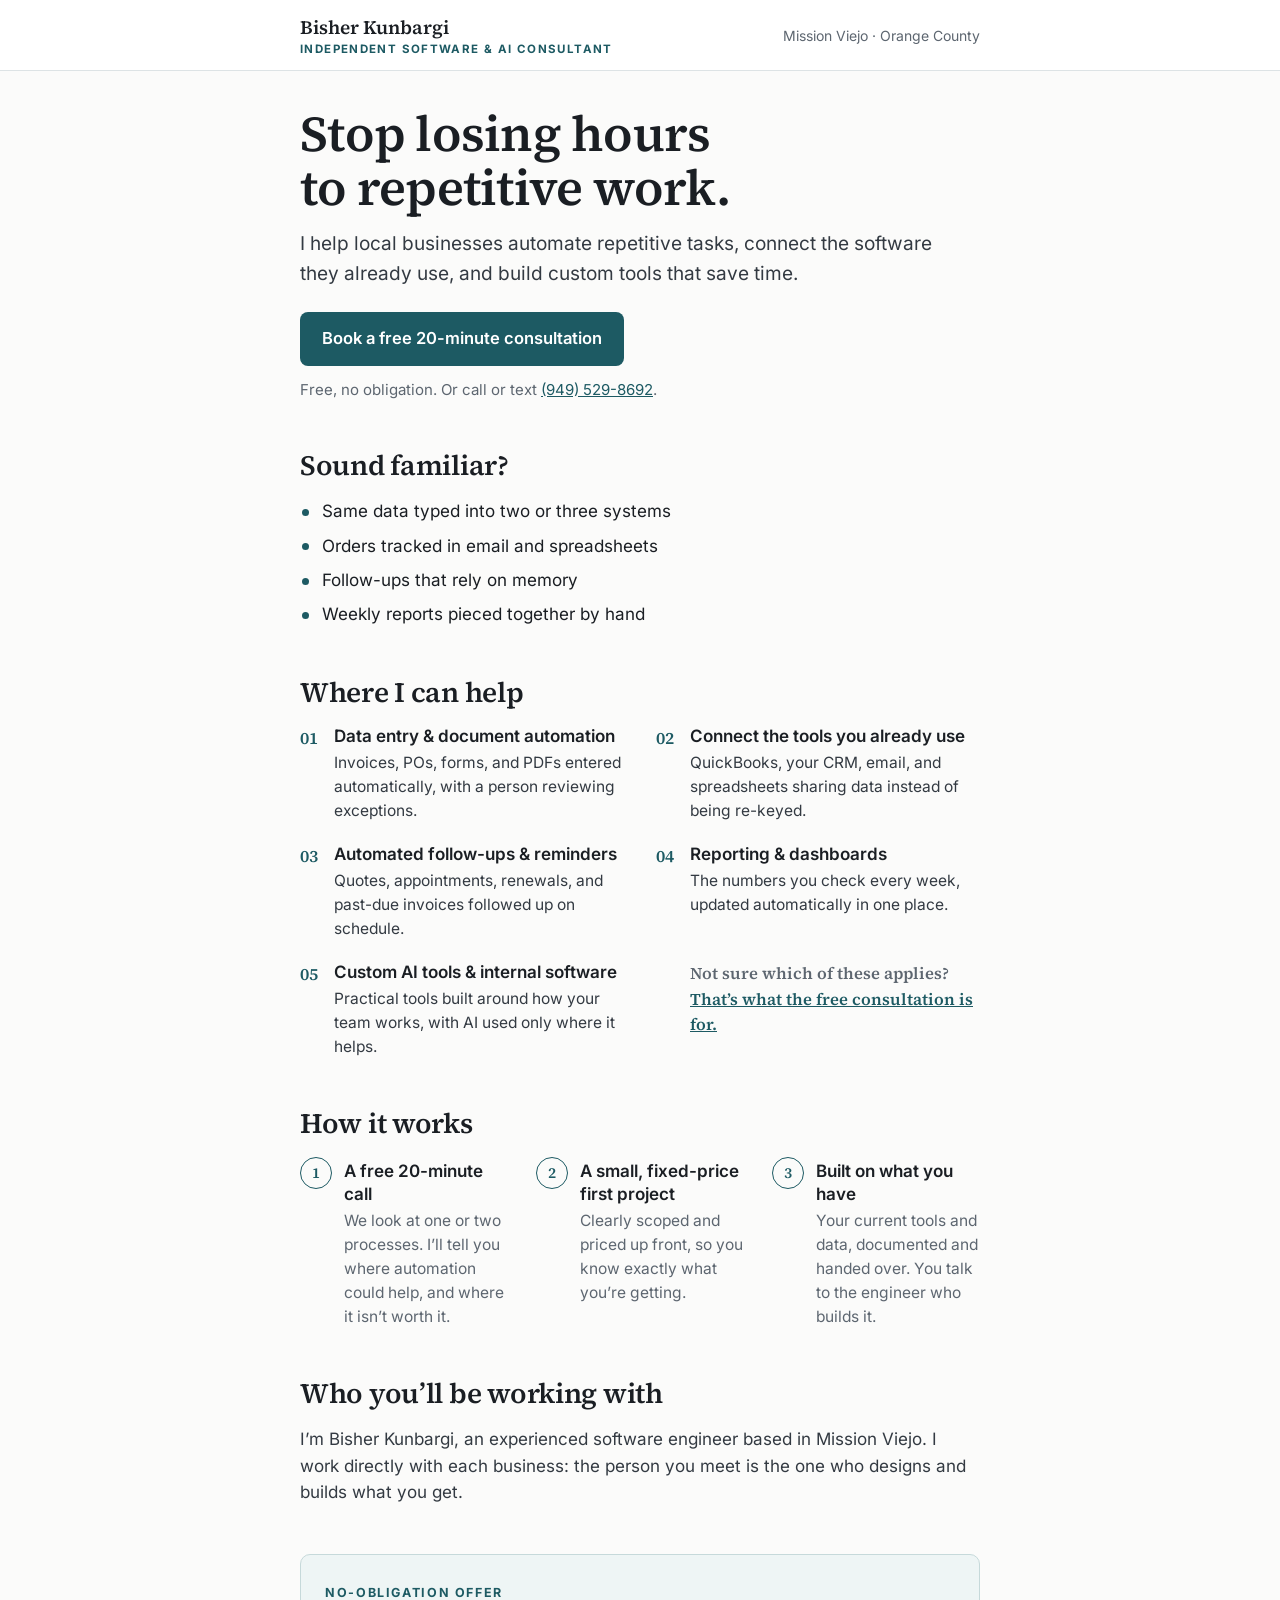
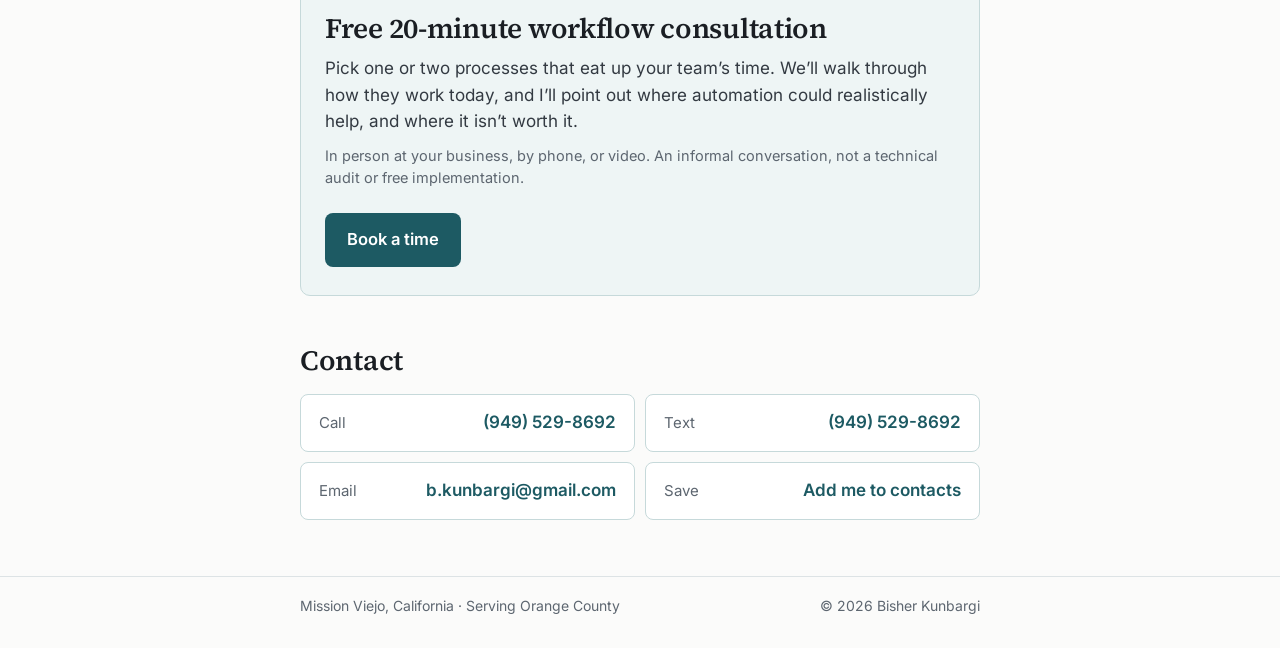
==== index.html @ 90ac346a "Redesign from review: clear hierarchy, listed contact rows, about section, call steps, SEO and share" ====
<!doctype html>
<html lang="en">
<head>
<meta charset="utf-8">
<meta name="viewport" content="width=device-width, initial-scale=1">
<meta name="color-scheme" content="only light">
<title>Business Automation &amp; Software Consultant, Orange County · Bisher Kunbargi</title>
<meta name="description" content="Automation, integrations and custom tools for Orange County businesses, from a Mission Viejo software engineer. Free 20-minute workflow consultation.">
<link rel="canonical" href="https://bisher.work/">
<meta property="og:site_name" content="Bisher Kunbargi">
<meta property="og:title" content="Bisher Kunbargi · Independent Software & AI Consultant">
<meta property="og:description" content="Automation, integrations and practical AI for local businesses. Free 20-minute workflow consultation.">
<meta property="og:url" content="https://bisher.work/">
<meta property="og:type" content="website">
<meta property="og:image" content="https://bisher.work/og.png">
<meta name="twitter:card" content="summary_large_image">
<link rel="icon" href="/favicon.svg" type="image/svg+xml">
<link rel="preload" href="/fonts/source-serif-4-600.woff2" as="font" type="font/woff2" crossorigin>
<link rel="stylesheet" href="/style.css">
<script type="application/ld+json">
{
  "@context": "https://schema.org",
  "@type": "ProfessionalService",
  "name": "Bisher Kunbargi, Independent Software & AI Consultant",
  "url": "https://bisher.work/",
  "image": "https://bisher.work/og.png",
  "telephone": "+1-949-529-8692",
  "email": "b.kunbargi@gmail.com",
  "address": { "@type": "PostalAddress", "addressLocality": "Mission Viejo", "addressRegion": "CA", "addressCountry": "US" },
  "areaServed": "Orange County, CA",
  "founder": { "@type": "Person", "name": "Bisher Kunbargi" },
  "makesOffer": { "@type": "Offer", "name": "Free 20-minute workflow consultation", "price": "0", "priceCurrency": "USD", "url": "https://bisher.work/book/" }
}
</script>
</head>
<body>
<header class="site"><div class="wrap">
  <a class="brand" href="/">Bisher Kunbargi<small>Independent Software &amp; AI Consultant</small></a>
  <span class="where">Mission Viejo · Orange County</span>
</div></header>

<main class="wrap">
  <section class="hero">
    <h1>Stop losing hours to repetitive work.</h1>
    <p class="lede">I help local businesses automate repetitive tasks, connect the software they already use, and build custom tools that save time.</p>
    <div class="actions"><a class="btn" href="/book/">Book a free 20-minute consultation</a></div>
    <p class="aside">Free, no obligation. Or call or text <a href="tel:+19495298692">(949) 529-8692</a>.</p>
  </section>

  <section>
    <h2>Sound familiar?</h2>
    <ul class="dots">
      <li>Same data typed into two or three systems</li>
      <li>Orders tracked in email and spreadsheets</li>
      <li>Follow-ups that rely on memory</li>
      <li>Weekly reports pieced together by hand</li>
    </ul>
  </section>

  <section>
    <h2>Where I can help</h2>
    <div class="services">
      <div class="svc"><span class="n">01</span><div><h3>Data entry &amp; document automation</h3>
        <p>Invoices, POs, forms, and PDFs entered automatically, with a person reviewing exceptions.</p></div></div>
      <div class="svc"><span class="n">02</span><div><h3>Connect the tools you already use</h3>
        <p>QuickBooks, your CRM, email, and spreadsheets sharing data instead of being re-keyed.</p></div></div>
      <div class="svc"><span class="n">03</span><div><h3>Automated follow-ups &amp; reminders</h3>
        <p>Quotes, appointments, renewals, and past-due invoices followed up on schedule.</p></div></div>
      <div class="svc"><span class="n">04</span><div><h3>Reporting &amp; dashboards</h3>
        <p>The numbers you check every week, updated automatically in one place.</p></div></div>
      <div class="svc"><span class="n">05</span><div><h3>Custom AI tools &amp; internal software</h3>
        <p>Practical tools built around how your team works, with AI used only where it helps.</p></div></div>
      <div class="svc note"><span class="n"></span><div>
        <p>Not sure which of these applies? <a href="/book/">That’s what the free consultation is for.</a></p></div></div>
    </div>
  </section>

  <section>
    <h2>How it works</h2>
    <ol class="steps cols">
      <li><h3>A free 20-minute call</h3><p>We look at one or two processes. I’ll tell you where automation could help, and where it isn’t worth it.</p></li>
      <li><h3>A small, fixed-price first project</h3><p>Clearly scoped and priced up front, so you know exactly what you’re getting.</p></li>
      <li><h3>Built on what you have</h3><p>Your current tools and data, documented and handed over. You talk to the engineer who builds it.</p></li>
    </ol>
  </section>

  <section>
    <h2>Who you’ll be working with</h2>
    <div class="about">
      <div>
        <p>I’m Bisher Kunbargi, an experienced software engineer based in Mission Viejo. I work directly with each business: the person you meet is the one who designs and builds what you get.</p>
      </div>
    </div>
  </section>

  <section>
    <div class="offer">
      <div class="eyebrow">No-obligation offer</div>
      <h2>Free 20-minute workflow consultation</h2>
      <p>Pick one or two processes that eat up your team’s time. We’ll walk through how they work today, and I’ll point out where automation could realistically help, and where it isn’t worth it.</p>
      <p class="fine">In person at your business, by phone, or video. An informal conversation, not a technical audit or free implementation.</p>
      <div class="actions"><a class="btn" href="/book/">Book a time</a></div>
    </div>
  </section>

  <section>
    <h2>Contact</h2>
    <div class="rows two">
      <a class="row" href="tel:+19495298692"><span>Call</span><b>(949) 529-8692</b></a>
      <a class="row" href="sms:+19495298692"><span>Text</span><b>(949) 529-8692</b></a>
      <a class="row" href="mailto:b.kunbargi@gmail.com?subject=Free%2020-minute%20workflow%20consultation"><span>Email</span><b>b.kunbargi@gmail.com</b></a>
      <a class="row" href="/bisher-kunbargi.vcf"><span>Save</span><b>Add me to contacts</b></a>
    </div>
  </section>
</main>

<footer class="site"><div class="wrap">
  <span>Mission Viejo, California · Serving Orange County</span>
  <span>© 2026 Bisher Kunbargi</span>
</div></footer>
</body>
</html>
---- style.css ----
@font-face { font-family: "Inter"; font-weight: 400; font-display: swap; src: url("/fonts/inter-400.woff2") format("woff2"); }
@font-face { font-family: "Inter"; font-weight: 600; font-display: swap; src: url("/fonts/inter-600.woff2") format("woff2"); }
@font-face { font-family: "Inter"; font-weight: 700; font-display: swap; src: url("/fonts/inter-700.woff2") format("woff2"); }
@font-face { font-family: "Source Serif 4"; font-weight: 600; font-display: swap; src: url("/fonts/source-serif-4-600.woff2") format("woff2"); }

:root {
  --bg: #fbfbfa; --surface: #ffffff; --ink: #1a1e23; --body: #333a42; --muted: #5d6670;
  --accent: #1d5a63; --accent-hover: #164850; --on-accent: #ffffff; --tint: #eef5f5; --rule: #dde3e5; --rule-strong: #c6d9da;
  --serif: "Source Serif 4", "Iowan Old Style", Georgia, serif;
  --sans: "Inter", -apple-system, "Helvetica Neue", Arial, sans-serif;
  color-scheme: only light;
}

* { box-sizing: border-box; margin: 0; padding: 0; }
html { -webkit-text-size-adjust: 100%; }
body { background: var(--bg); color: var(--body); font-family: var(--sans); font-size: 17px; line-height: 1.55; }
a { color: var(--accent); }
a[href^="tel:"], a[href^="sms:"] { white-space: nowrap; }
.wrap { max-width: 720px; margin: 0 auto; padding: 0 20px; }

/* header / footer */
header.site { border-bottom: 1px solid var(--rule); background: var(--surface); }
header.site .wrap { display: flex; justify-content: space-between; align-items: center; gap: 12px; padding-top: 16px; padding-bottom: 14px; }
.brand { font-family: var(--serif); font-weight: 600; font-size: 19px; color: var(--ink); text-decoration: none; line-height: 1.25; }
.brand small { display: block; font-family: var(--sans); font-size: 11.5px; font-weight: 700; letter-spacing: .12em; text-transform: uppercase; color: var(--accent); margin-top: 2px; }
.where { font-size: 14px; color: var(--muted); text-align: right; }
@media (max-width: 519px) { .where { display: none; } }
footer.site { margin-top: 56px; border-top: 1px solid var(--rule); }
footer.site .wrap { display: flex; justify-content: space-between; gap: 12px; flex-wrap: wrap; padding-top: 18px; padding-bottom: 32px; font-size: 14px; color: var(--muted); }

/* type */
section { padding-top: 48px; }
section.hero { padding-top: 36px; }
h1 { font-family: var(--serif); font-weight: 600; font-size: clamp(34px, 8vw, 50px); line-height: 1.08; letter-spacing: -0.015em; color: var(--ink); text-wrap: balance; }
h2 { font-family: var(--serif); font-weight: 600; font-size: 24px; line-height: 1.2; letter-spacing: -0.01em; color: var(--ink); margin-bottom: 16px; text-wrap: balance; }
@media (min-width: 720px) { h2 { font-size: 28px; } }
h3 { font-size: 17px; font-weight: 600; color: var(--ink); line-height: 1.35; }
.lede { font-size: 19px; margin-top: 14px; max-width: 34em; }
.eyebrow { font-size: 12.5px; font-weight: 700; letter-spacing: .13em; text-transform: uppercase; color: var(--accent); margin-bottom: 10px; }
.aside { margin-top: 12px; font-size: 15px; color: var(--muted); }
.muted { color: var(--muted); }

/* buttons */
.actions { display: flex; flex-wrap: wrap; gap: 10px; margin-top: 24px; }
.btn { display: inline-flex; align-items: center; justify-content: center; min-height: 52px; padding: 14px 22px; border-radius: 8px;
       font-weight: 600; font-size: 16.5px; text-decoration: none; background: var(--accent); color: var(--on-accent); border: 0; }
.btn:hover { background: var(--accent-hover); }
.btn:focus-visible, .row:focus-visible { outline: 3px solid var(--ink); outline-offset: 2px; }
@media (max-width: 519px) { .actions .btn { flex: 1 1 100%; } }

/* lists */
ul.dots { list-style: none; display: grid; gap: 8px; }
ul.dots li { position: relative; padding-left: 22px; color: var(--ink); }
ul.dots li::before { content: ""; position: absolute; left: 2px; top: .62em; width: 7px; height: 7px; border-radius: 50%; background: var(--accent); }

/* services */
.services { display: grid; gap: 20px 32px; }
@media (min-width: 620px) { .services { grid-template-columns: 1fr 1fr; } }
.svc { display: grid; grid-template-columns: 34px 1fr; }
.svc .n { font-family: var(--serif); font-weight: 600; color: var(--accent); }
.svc p { font-size: 15.5px; margin-top: 3px; }
.svc.note p { font-family: var(--serif); font-size: 16.5px; color: var(--muted); margin-top: 0; }
.svc.note a { color: var(--accent); }

/* steps */
ol.steps { list-style: none; counter-reset: s; display: grid; gap: 18px; }
@media (min-width: 680px) { ol.steps.cols { grid-template-columns: repeat(3, 1fr); gap: 28px; } }
ol.steps li { counter-increment: s; position: relative; padding-left: 44px; }
ol.steps li::before { content: counter(s); position: absolute; left: 0; top: 0; width: 30px; height: 30px; border-radius: 50%;
  border: 1.5px solid var(--accent); color: var(--accent); font-family: var(--serif); font-weight: 600; font-size: 15px;
  display: flex; align-items: center; justify-content: center; }
ol.steps h3 { margin-top: 3px; }
ol.steps p { font-size: 15.5px; color: var(--muted); margin-top: 3px; }
ol.steps.plain li p { color: var(--ink); font-size: 16.5px; margin-top: 3px; }

/* about */
.about { display: grid; grid-template-columns: 1fr; gap: 18px; }
.about.has-photo { grid-template-columns: 96px 1fr; align-items: start; }
.about img { width: 96px; height: 96px; border-radius: 50%; object-fit: cover; }
.about p + p { margin-top: 10px; }

/* offer */
.offer { background: var(--tint); border: 1px solid var(--rule-strong); border-radius: 10px; padding: 28px 24px; }
.offer h2 { margin: 4px 0 10px; }
.offer .fine { font-size: 14.5px; color: var(--muted); margin-top: 10px; }

/* contact rows: tappable, and the value is always visible */
.rows { display: grid; gap: 10px; }
@media (min-width: 620px) { .rows.two { grid-template-columns: 1fr 1fr; } }
.row { display: flex; justify-content: space-between; align-items: center; gap: 14px; min-height: 58px; padding: 14px 18px;
       background: var(--surface); border: 1px solid var(--rule-strong); border-radius: 8px; text-decoration: none; color: var(--ink); }
.row:hover { border-color: var(--accent); }
.row span { color: var(--muted); font-size: 15px; }
.row b { font-weight: 600; color: var(--accent); overflow-wrap: anywhere; text-align: right; }

/* booking page person line */
.person { display: flex; gap: 14px; align-items: center; margin-top: 18px; padding: 14px 16px; background: var(--surface);
          border: 1px solid var(--rule); border-radius: 10px; font-size: 15.5px; }
.person img { width: 52px; height: 52px; border-radius: 50%; object-fit: cover; flex: none; }
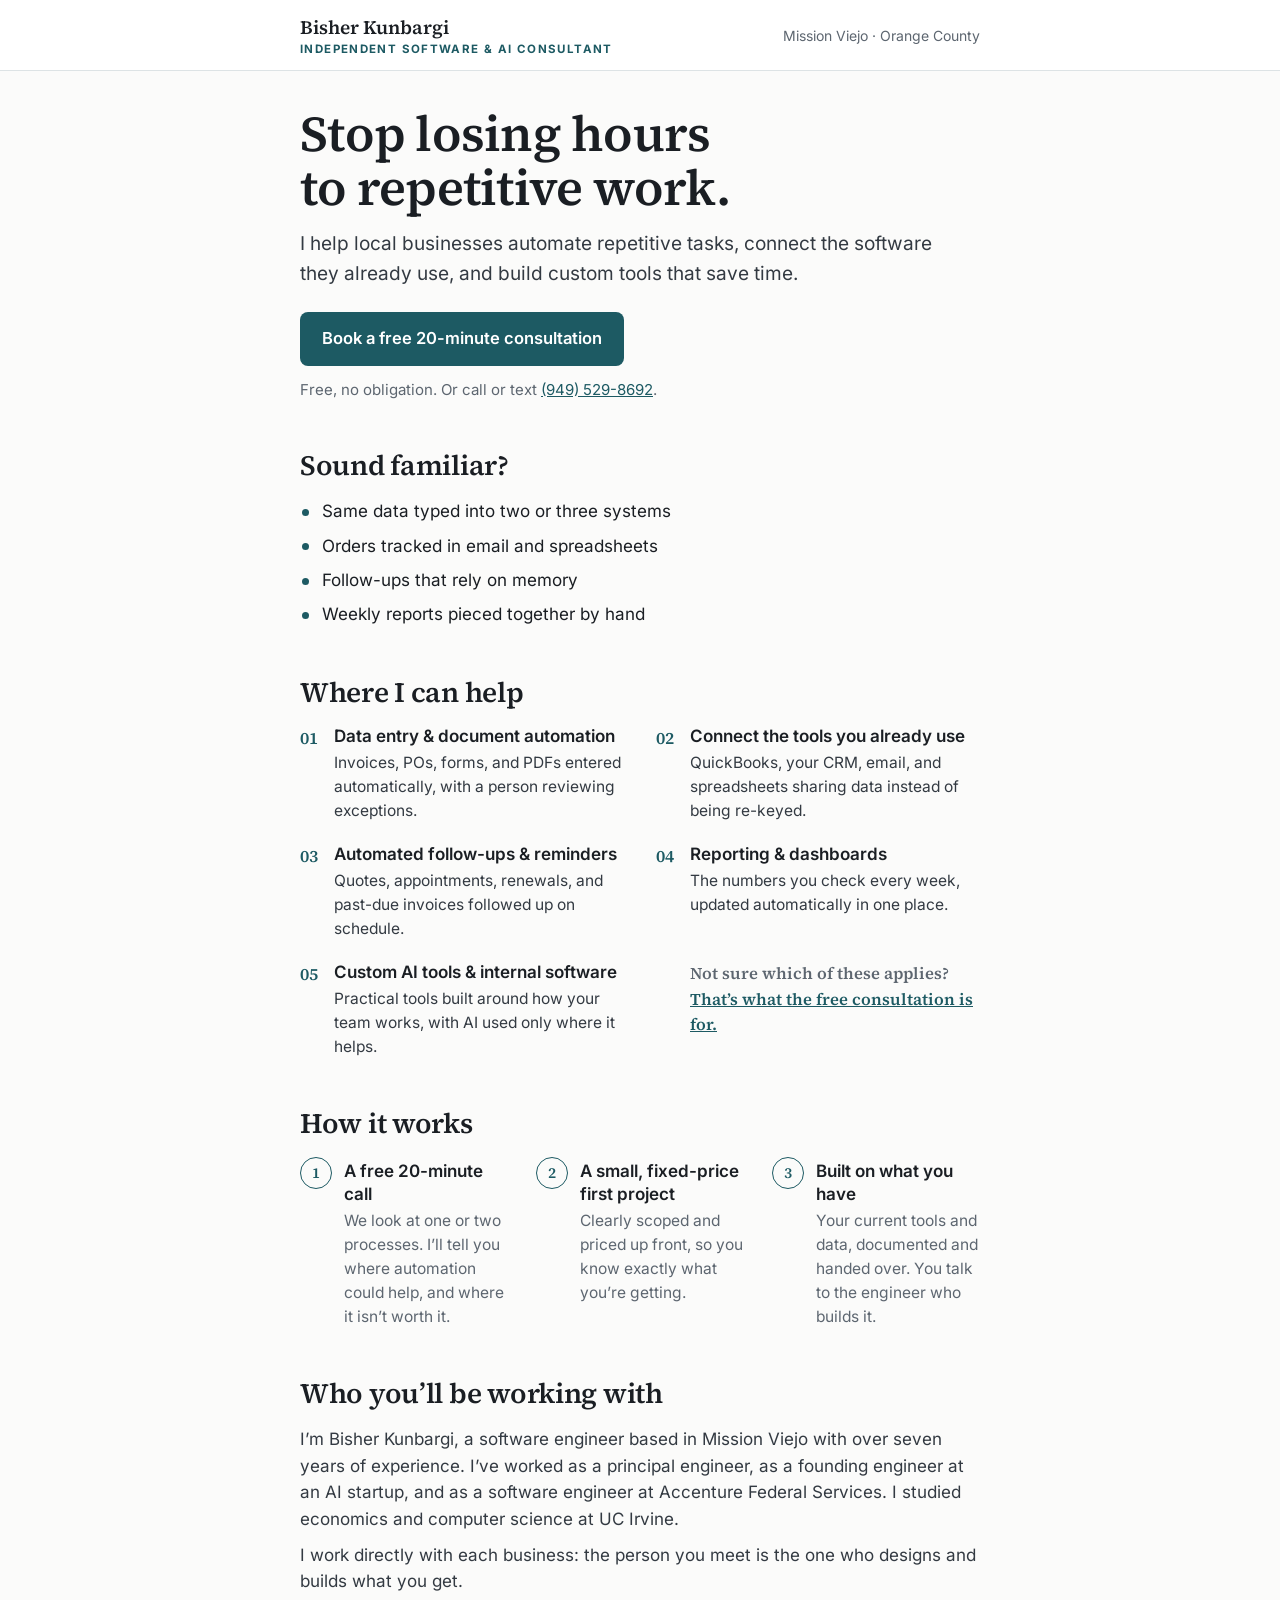
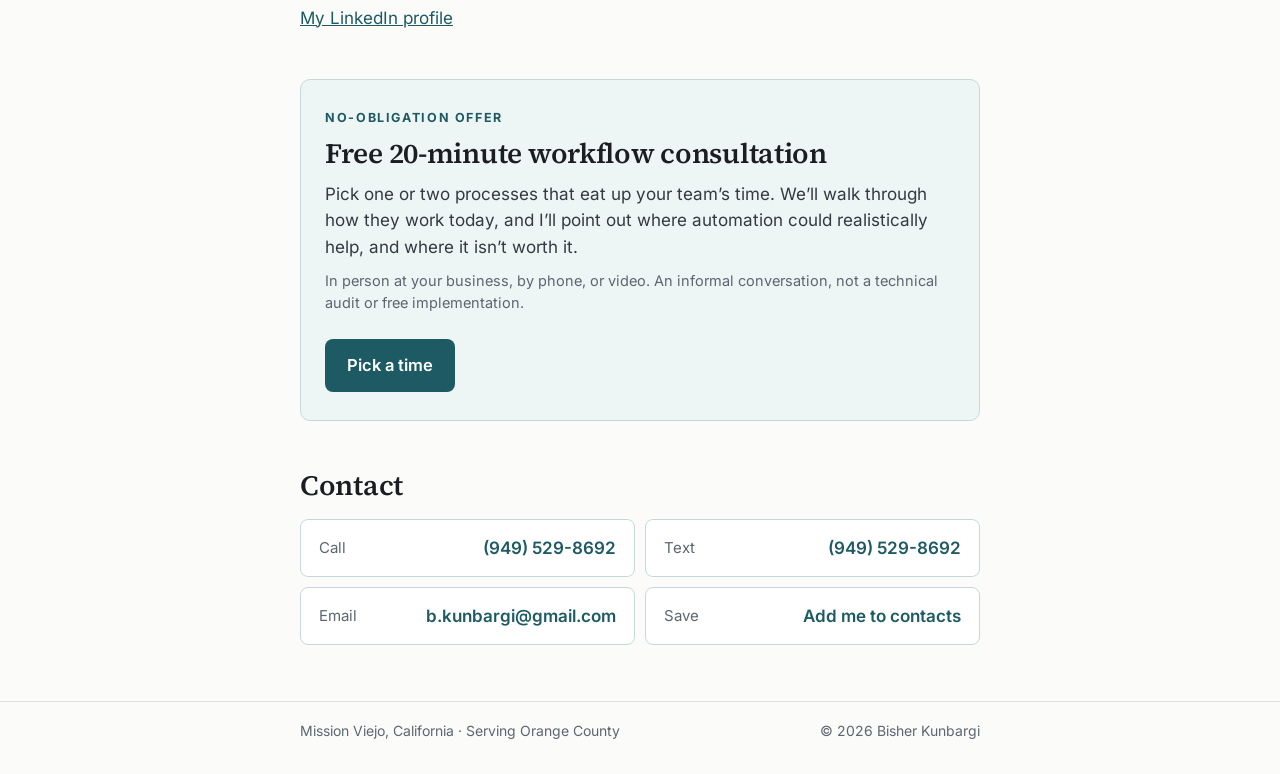
==== commit 7acf37dc: "Add Calendly booking button, background from LinkedIn, LinkedIn link Co-Authored-By: Claude Opus 5.5" ====
--- a/index.html
+++ b/index.html
@@ -28,7 +28,8 @@
   "email": "b.kunbargi@gmail.com",
   "address": { "@type": "PostalAddress", "addressLocality": "Mission Viejo", "addressRegion": "CA", "addressCountry": "US" },
   "areaServed": "Orange County, CA",
-  "founder": { "@type": "Person", "name": "Bisher Kunbargi" },
+  "founder": { "@type": "Person", "name": "Bisher Kunbargi", "sameAs": ["https://www.linkedin.com/in/bisherk"] },
+  "sameAs": ["https://www.linkedin.com/in/bisherk"],
   "makesOffer": { "@type": "Offer", "name": "Free 20-minute workflow consultation", "price": "0", "priceCurrency": "USD", "url": "https://bisher.work/book/" }
 }
 </script>
@@ -43,7 +44,7 @@
   <section class="hero">
     <h1>Stop losing hours to repetitive work.</h1>
     <p class="lede">I help local businesses automate repetitive tasks, connect the software they already use, and build custom tools that save time.</p>
-    <div class="actions"><a class="btn" href="/book/">Book a free 20-minute consultation</a></div>
+    <div class="actions"><a class="btn" href="https://calendly.com/ben-kun/new-meeting">Book a free 20-minute consultation</a></div>
     <p class="aside">Free, no obligation. Or call or text <a href="tel:+19495298692">(949) 529-8692</a>.</p>
   </section>
 
@@ -88,7 +89,9 @@
     <h2>Who you’ll be working with</h2>
     <div class="about">
       <div>
-        <p>I’m Bisher Kunbargi, an experienced software engineer based in Mission Viejo. I work directly with each business: the person you meet is the one who designs and builds what you get.</p>
+        <p>I’m Bisher Kunbargi, a software engineer based in Mission Viejo with over seven years of experience. I’ve worked as a principal engineer, as a founding engineer at an AI startup, and as a software engineer at Accenture Federal Services. I studied economics and computer science at UC Irvine.</p>
+        <p>I work directly with each business: the person you meet is the one who designs and builds what you get.</p>
+        <p><a href="https://www.linkedin.com/in/bisherk">My LinkedIn profile</a></p>
       </div>
     </div>
   </section>
@@ -99,7 +102,7 @@
       <h2>Free 20-minute workflow consultation</h2>
       <p>Pick one or two processes that eat up your team’s time. We’ll walk through how they work today, and I’ll point out where automation could realistically help, and where it isn’t worth it.</p>
       <p class="fine">In person at your business, by phone, or video. An informal conversation, not a technical audit or free implementation.</p>
-      <div class="actions"><a class="btn" href="/book/">Book a time</a></div>
+      <div class="actions"><a class="btn" href="https://calendly.com/ben-kun/new-meeting">Pick a time</a></div>
     </div>
   </section>
 
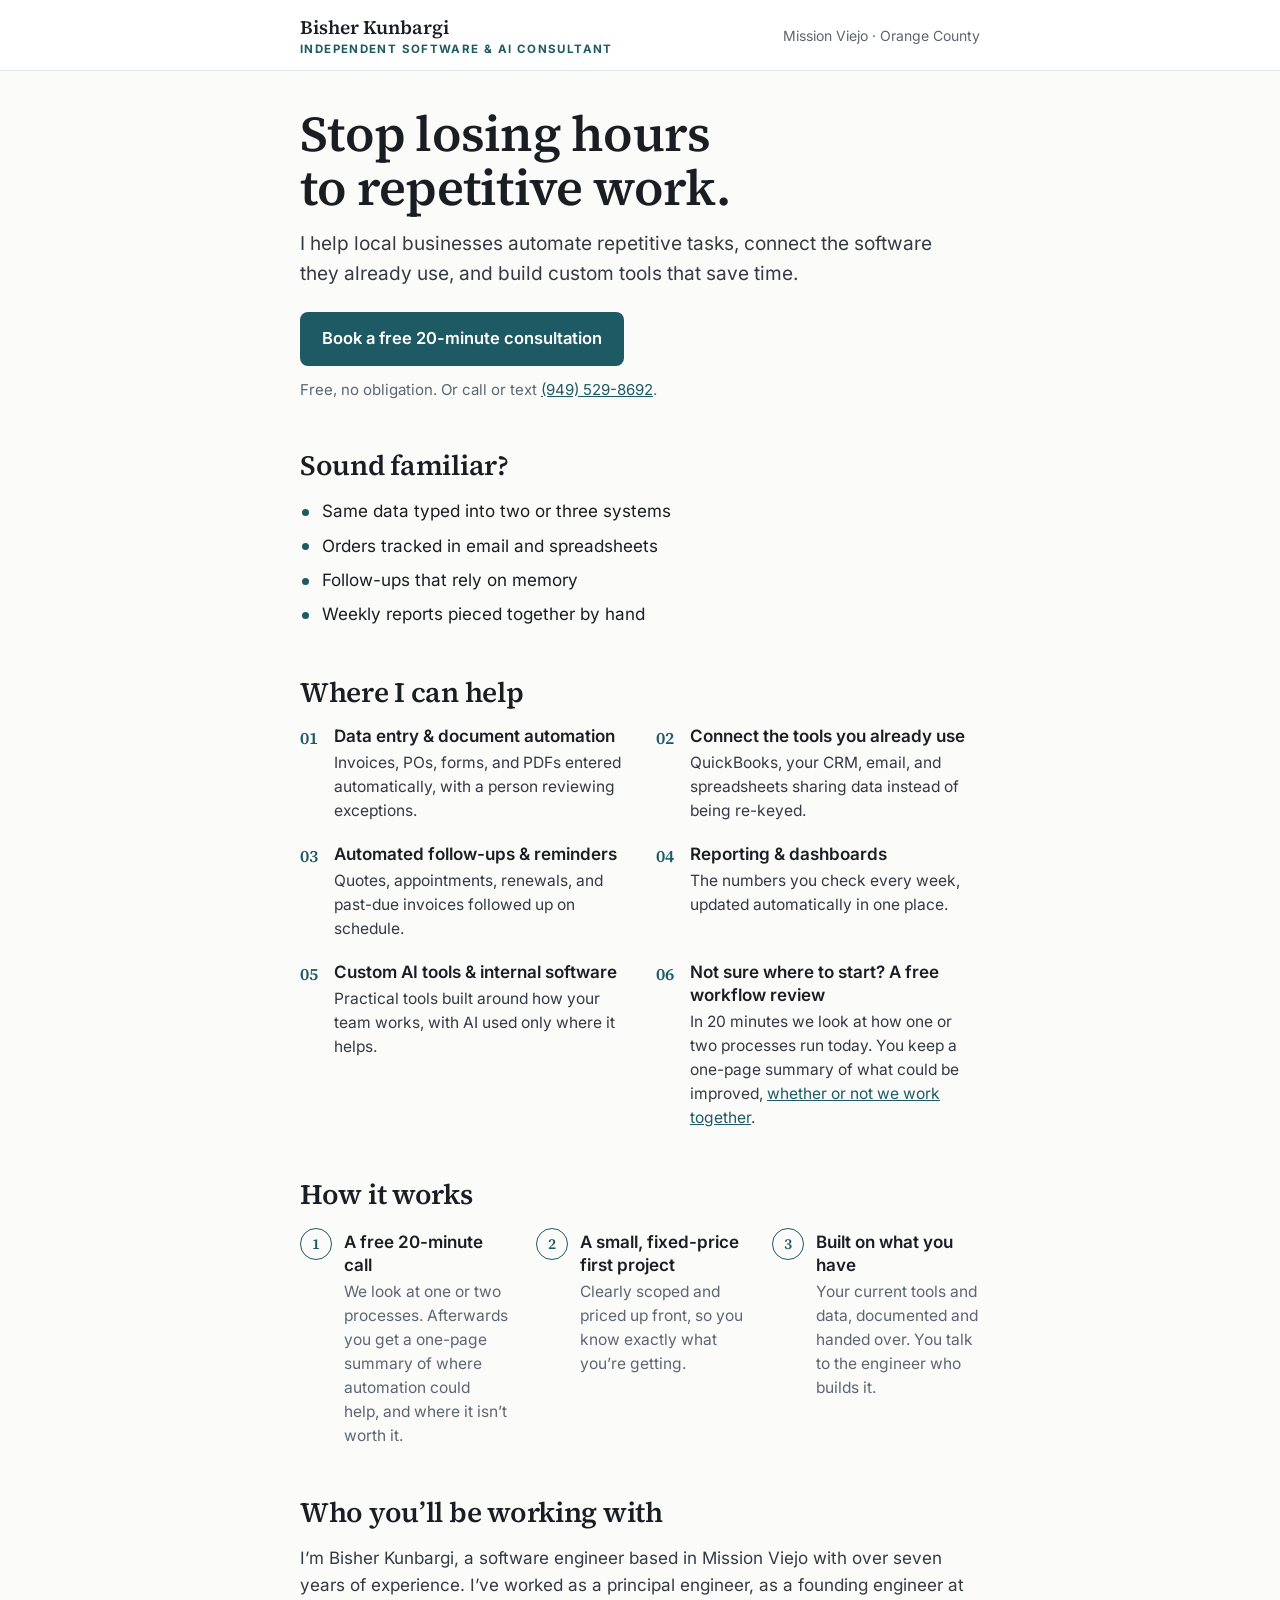
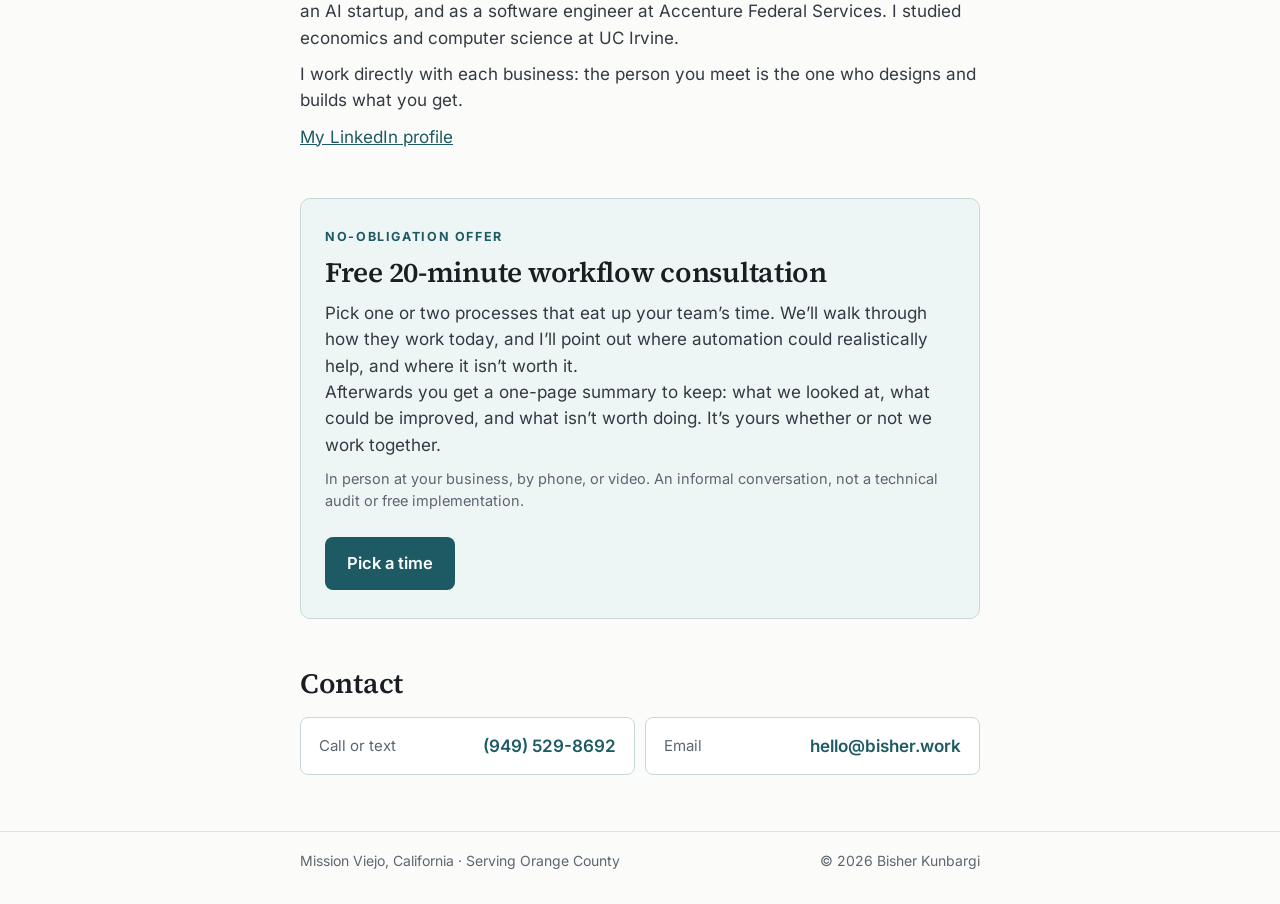
==== commit 572a4c20: "Free workflow review with a one-page summary; call-or-text and hello@bisher.work contact rows Co-Aut" ====
--- a/index.html
+++ b/index.html
@@ -25,7 +25,7 @@
   "url": "https://bisher.work/",
   "image": "https://bisher.work/og.png",
   "telephone": "+1-949-529-8692",
-  "email": "b.kunbargi@gmail.com",
+  "email": "hello@bisher.work",
   "address": { "@type": "PostalAddress", "addressLocality": "Mission Viejo", "addressRegion": "CA", "addressCountry": "US" },
   "areaServed": "Orange County, CA",
   "founder": { "@type": "Person", "name": "Bisher Kunbargi", "sameAs": ["https://www.linkedin.com/in/bisherk"] },
@@ -44,7 +44,7 @@
   <section class="hero">
     <h1>Stop losing hours to repetitive work.</h1>
     <p class="lede">I help local businesses automate repetitive tasks, connect the software they already use, and build custom tools that save time.</p>
-    <div class="actions"><a class="btn" href="https://calendly.com/ben-kun/new-meeting">Book a free 20-minute consultation</a></div>
+    <div class="actions"><a class="btn" href="https://calendly.com/bkunbargi/new-meeting">Book a free 20-minute consultation</a></div>
     <p class="aside">Free, no obligation. Or call or text <a href="tel:+19495298692">(949) 529-8692</a>.</p>
   </section>
 
@@ -71,15 +71,15 @@
         <p>The numbers you check every week, updated automatically in one place.</p></div></div>
       <div class="svc"><span class="n">05</span><div><h3>Custom AI tools &amp; internal software</h3>
         <p>Practical tools built around how your team works, with AI used only where it helps.</p></div></div>
-      <div class="svc note"><span class="n"></span><div>
-        <p>Not sure which of these applies? <a href="/book/">That’s what the free consultation is for.</a></p></div></div>
+      <div class="svc"><span class="n">06</span><div><h3>Not sure where to start? A free workflow review</h3>
+        <p>In 20 minutes we look at how one or two processes run today. You keep a one-page summary of what could be improved, <a href="/book/">whether or not we work together</a>.</p></div></div>
     </div>
   </section>
 
   <section>
     <h2>How it works</h2>
     <ol class="steps cols">
-      <li><h3>A free 20-minute call</h3><p>We look at one or two processes. I’ll tell you where automation could help, and where it isn’t worth it.</p></li>
+      <li><h3>A free 20-minute call</h3><p>We look at one or two processes. Afterwards you get a one-page summary of where automation could help, and where it isn’t worth it.</p></li>
       <li><h3>A small, fixed-price first project</h3><p>Clearly scoped and priced up front, so you know exactly what you’re getting.</p></li>
       <li><h3>Built on what you have</h3><p>Your current tools and data, documented and handed over. You talk to the engineer who builds it.</p></li>
     </ol>
@@ -101,18 +101,17 @@
       <div class="eyebrow">No-obligation offer</div>
       <h2>Free 20-minute workflow consultation</h2>
       <p>Pick one or two processes that eat up your team’s time. We’ll walk through how they work today, and I’ll point out where automation could realistically help, and where it isn’t worth it.</p>
+      <p>Afterwards you get a one-page summary to keep: what we looked at, what could be improved, and what isn’t worth doing. It’s yours whether or not we work together.</p>
       <p class="fine">In person at your business, by phone, or video. An informal conversation, not a technical audit or free implementation.</p>
-      <div class="actions"><a class="btn" href="https://calendly.com/ben-kun/new-meeting">Pick a time</a></div>
+      <div class="actions"><a class="btn" href="https://calendly.com/bkunbargi/new-meeting">Pick a time</a></div>
     </div>
   </section>
 
   <section>
     <h2>Contact</h2>
     <div class="rows two">
-      <a class="row" href="tel:+19495298692"><span>Call</span><b>(949) 529-8692</b></a>
-      <a class="row" href="sms:+19495298692"><span>Text</span><b>(949) 529-8692</b></a>
-      <a class="row" href="mailto:b.kunbargi@gmail.com?subject=Free%2020-minute%20workflow%20consultation"><span>Email</span><b>b.kunbargi@gmail.com</b></a>
-      <a class="row" href="/bisher-kunbargi.vcf"><span>Save</span><b>Add me to contacts</b></a>
+      <a class="row" href="tel:+19495298692"><span>Call or text</span><b>(949) 529-8692</b></a>
+      <a class="row" href="mailto:hello@bisher.work?subject=Free%2020-minute%20workflow%20consultation"><span>Email</span><b>hello@bisher.work</b></a>
     </div>
   </section>
 </main>
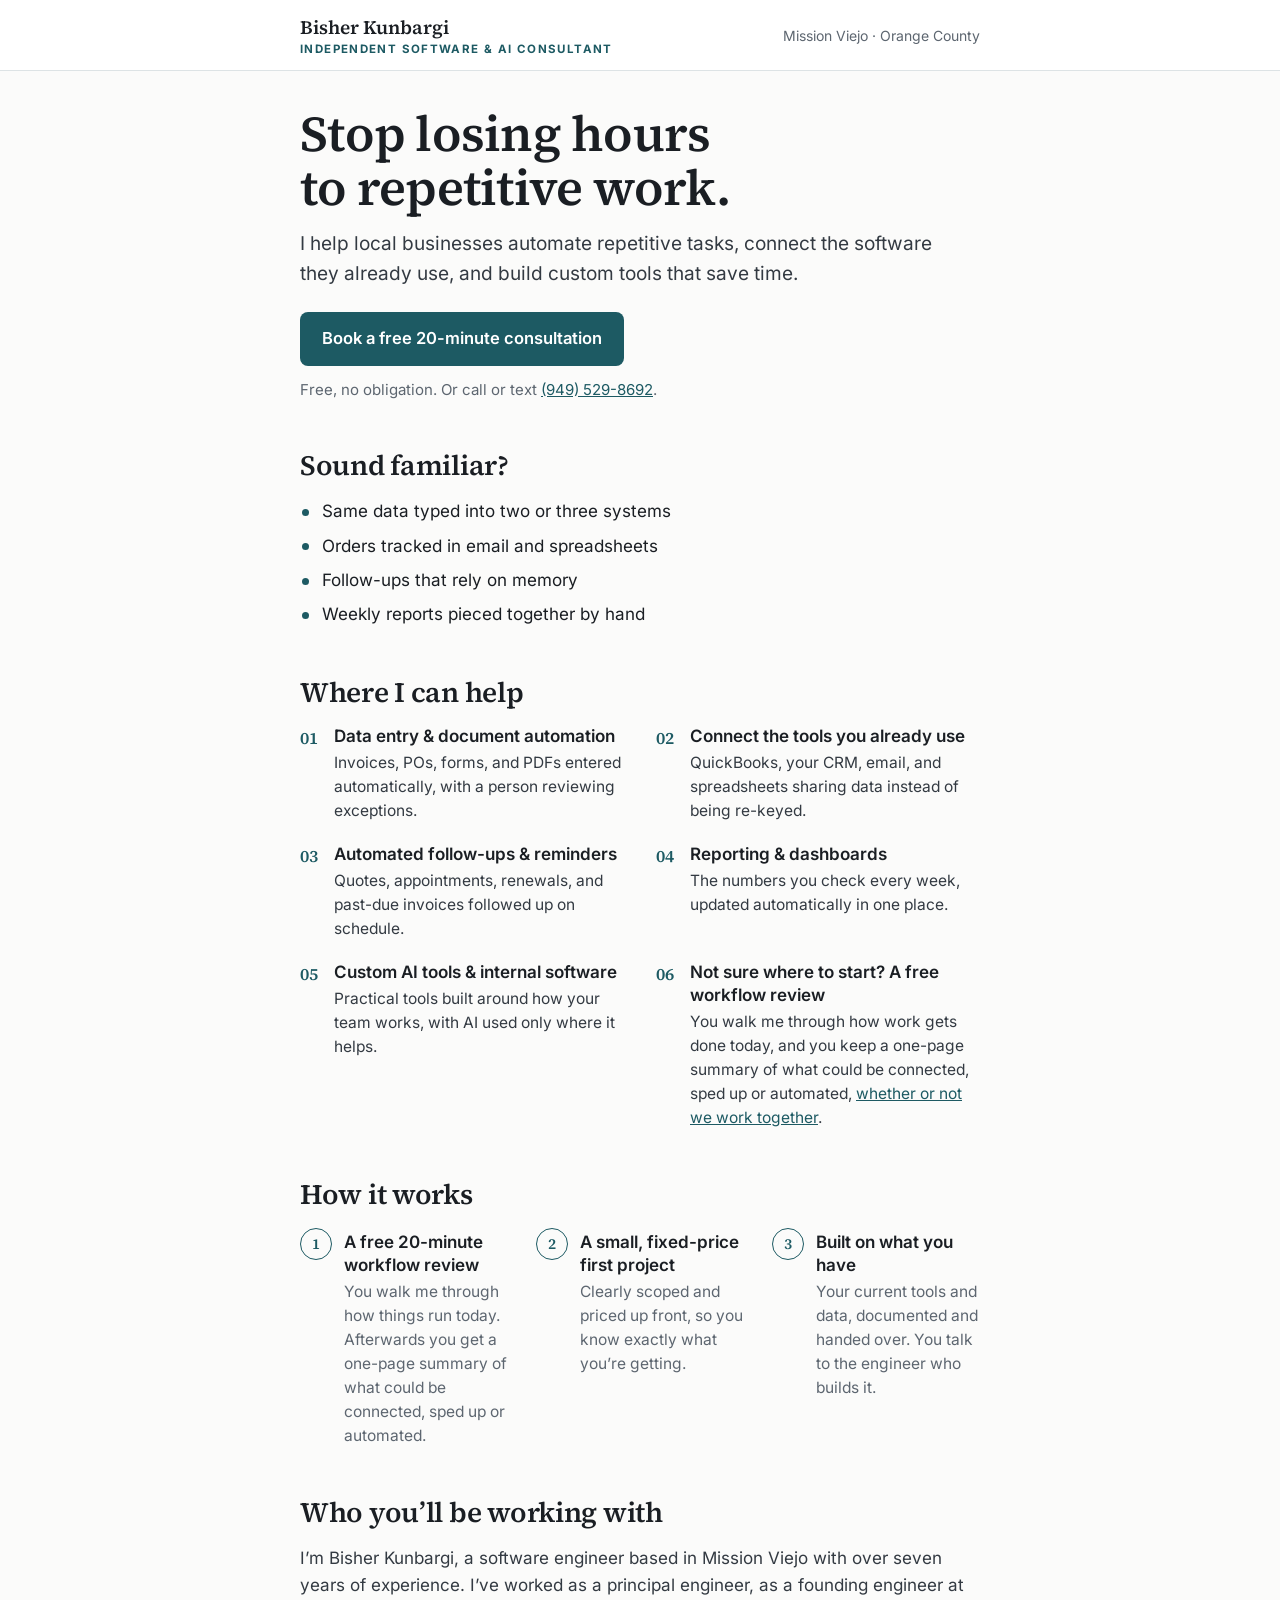
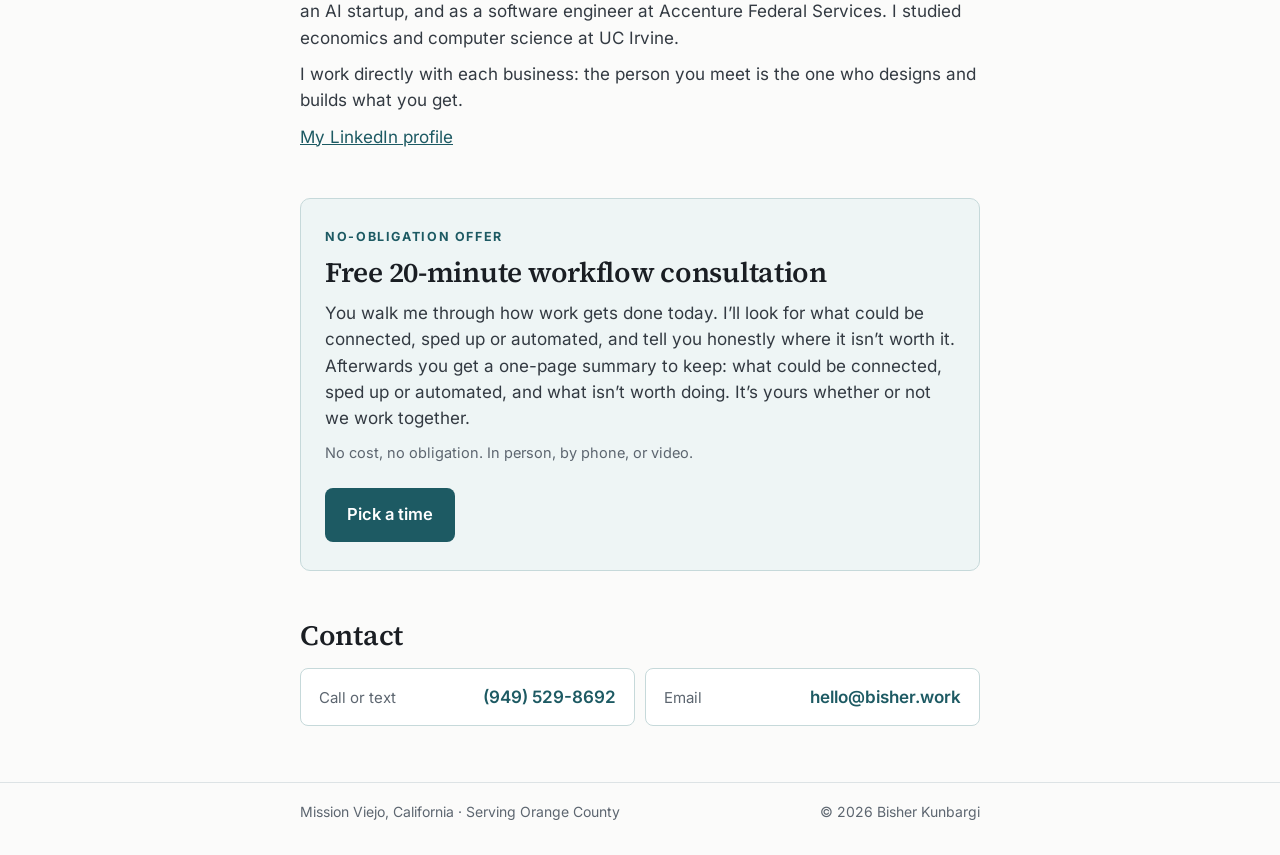
==== commit ac02f62b: "Workflow review copy: you walk me through it; summary of what can be connected, sped up or automated" ====
--- a/index.html
+++ b/index.html
@@ -72,14 +72,14 @@
       <div class="svc"><span class="n">05</span><div><h3>Custom AI tools &amp; internal software</h3>
         <p>Practical tools built around how your team works, with AI used only where it helps.</p></div></div>
       <div class="svc"><span class="n">06</span><div><h3>Not sure where to start? A free workflow review</h3>
-        <p>In 20 minutes we look at how one or two processes run today. You keep a one-page summary of what could be improved, <a href="/book/">whether or not we work together</a>.</p></div></div>
+        <p>You walk me through how work gets done today, and you keep a one-page summary of what could be connected, sped up or automated, <a href="/book/">whether or not we work together</a>.</p></div></div>
     </div>
   </section>
 
   <section>
     <h2>How it works</h2>
     <ol class="steps cols">
-      <li><h3>A free 20-minute call</h3><p>We look at one or two processes. Afterwards you get a one-page summary of where automation could help, and where it isn’t worth it.</p></li>
+      <li><h3>A free 20-minute workflow review</h3><p>You walk me through how things run today. Afterwards you get a one-page summary of what could be connected, sped up or automated.</p></li>
       <li><h3>A small, fixed-price first project</h3><p>Clearly scoped and priced up front, so you know exactly what you’re getting.</p></li>
       <li><h3>Built on what you have</h3><p>Your current tools and data, documented and handed over. You talk to the engineer who builds it.</p></li>
     </ol>
@@ -100,9 +100,9 @@
     <div class="offer">
       <div class="eyebrow">No-obligation offer</div>
       <h2>Free 20-minute workflow consultation</h2>
-      <p>Pick one or two processes that eat up your team’s time. We’ll walk through how they work today, and I’ll point out where automation could realistically help, and where it isn’t worth it.</p>
-      <p>Afterwards you get a one-page summary to keep: what we looked at, what could be improved, and what isn’t worth doing. It’s yours whether or not we work together.</p>
-      <p class="fine">In person at your business, by phone, or video. An informal conversation, not a technical audit or free implementation.</p>
+      <p>You walk me through how work gets done today. I’ll look for what could be connected, sped up or automated, and tell you honestly where it isn’t worth it.</p>
+      <p>Afterwards you get a one-page summary to keep: what could be connected, sped up or automated, and what isn’t worth doing. It’s yours whether or not we work together.</p>
+      <p class="fine">No cost, no obligation. In person, by phone, or video.</p>
       <div class="actions"><a class="btn" href="https://calendly.com/bkunbargi/new-meeting">Pick a time</a></div>
     </div>
   </section>
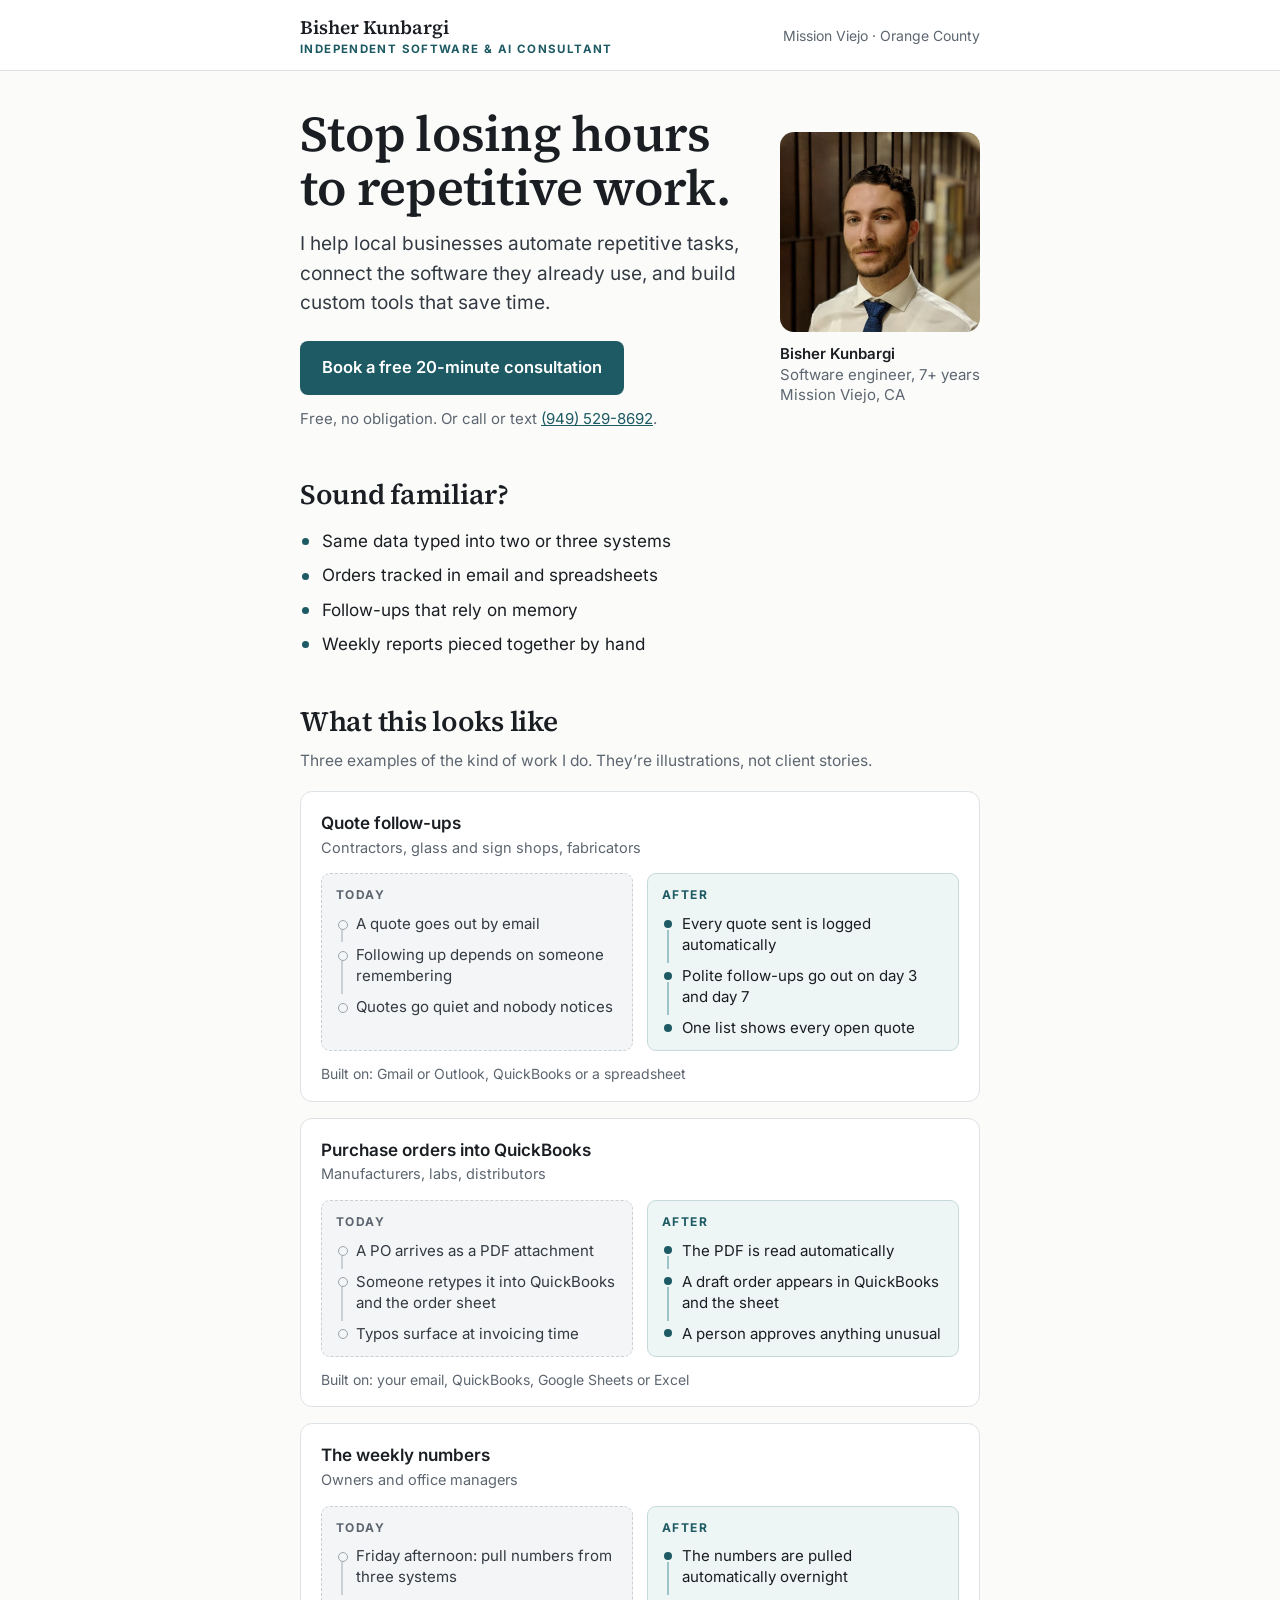
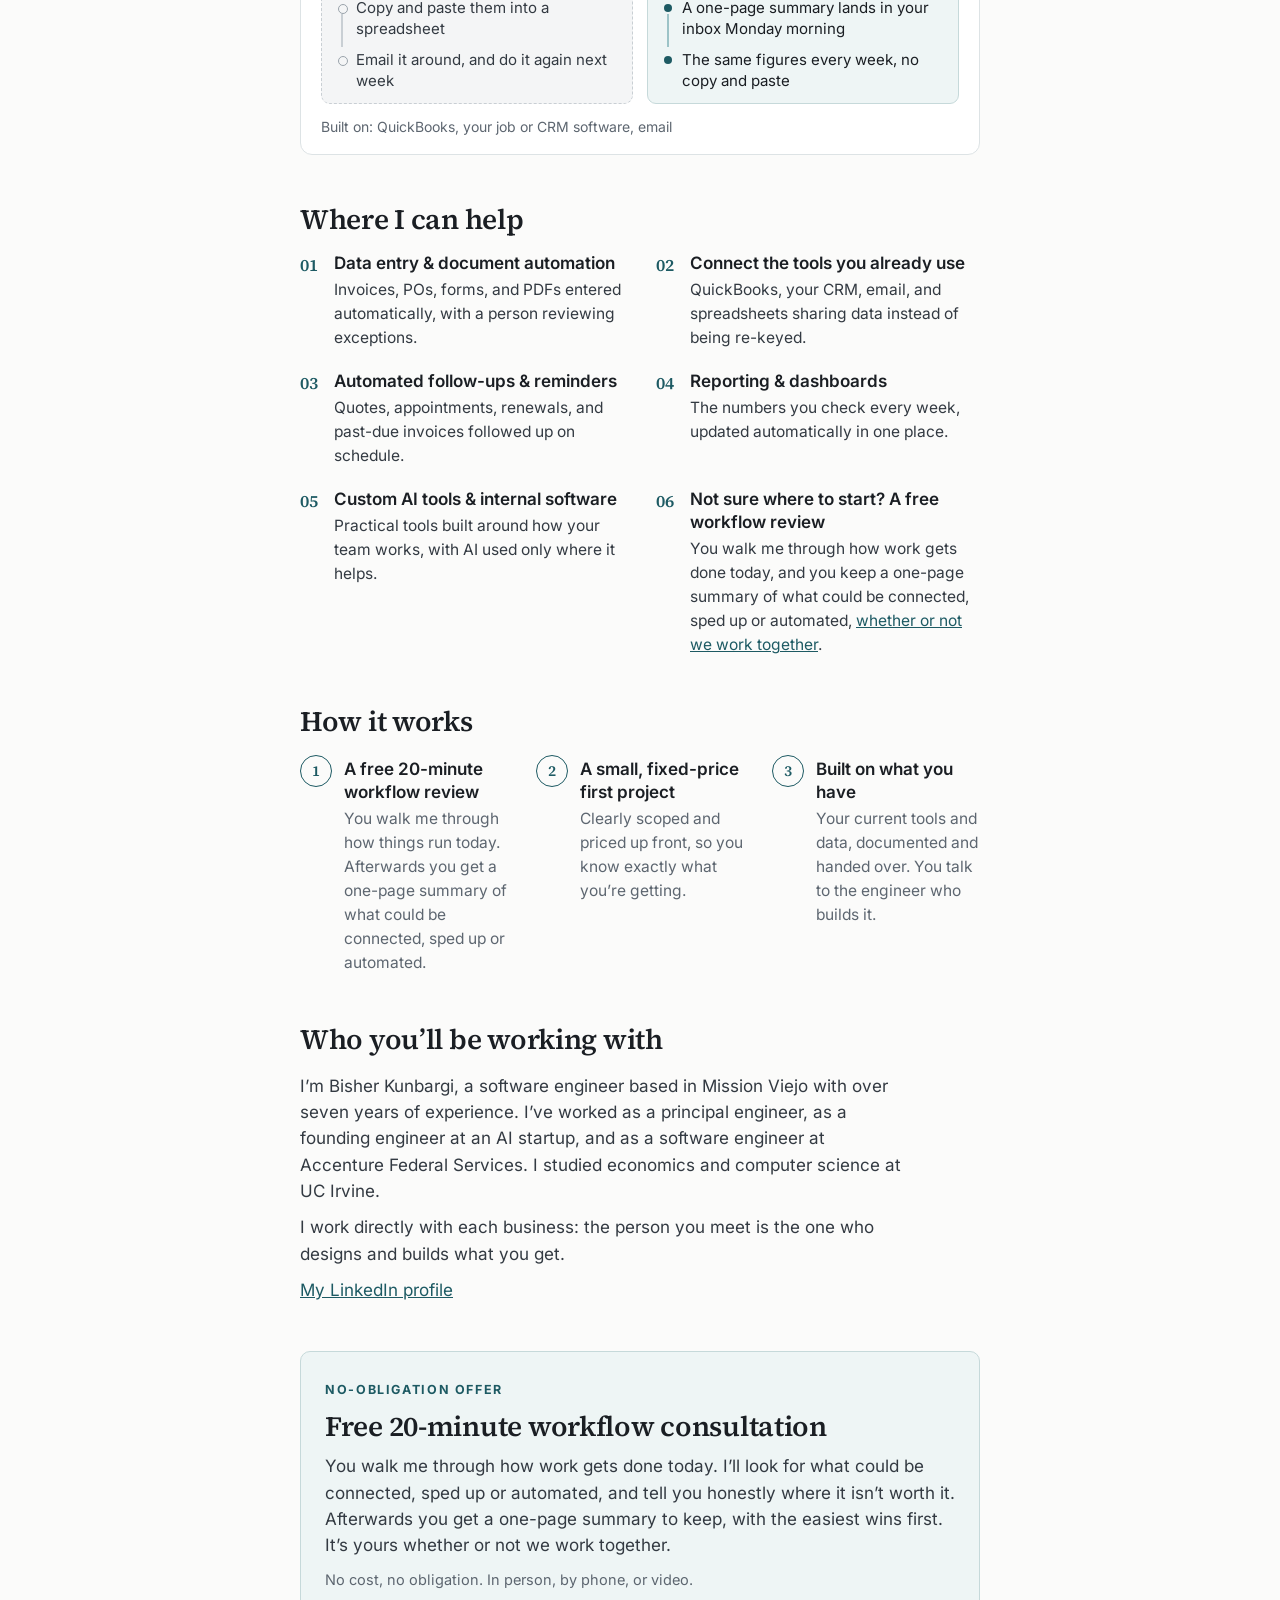
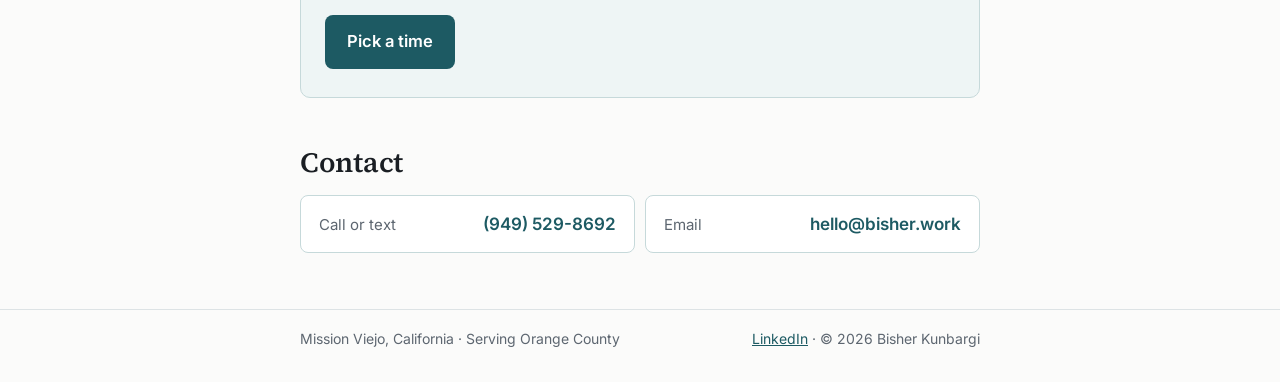
==== commit 054aca1a: "Add photo, example workflows (today vs after), photo in share image and booking page Co-Authored-By:" ====
--- a/index.html
+++ b/index.html
@@ -4,6 +4,7 @@
 <meta charset="utf-8">
 <meta name="viewport" content="width=device-width, initial-scale=1">
 <meta name="color-scheme" content="only light">
+<meta name="robots" content="noindex, nofollow">
 <title>Business Automation &amp; Software Consultant, Orange County · Bisher Kunbargi</title>
 <meta name="description" content="Automation, integrations and custom tools for Orange County businesses, from a Mission Viejo software engineer. Free 20-minute workflow consultation.">
 <link rel="canonical" href="https://bisher.work/">
@@ -23,12 +24,12 @@
   "@type": "ProfessionalService",
   "name": "Bisher Kunbargi, Independent Software & AI Consultant",
   "url": "https://bisher.work/",
-  "image": "https://bisher.work/og.png",
+  "image": "https://bisher.work/bisher.jpg",
   "telephone": "+1-949-529-8692",
   "email": "hello@bisher.work",
   "address": { "@type": "PostalAddress", "addressLocality": "Mission Viejo", "addressRegion": "CA", "addressCountry": "US" },
   "areaServed": "Orange County, CA",
-  "founder": { "@type": "Person", "name": "Bisher Kunbargi", "sameAs": ["https://www.linkedin.com/in/bisherk"] },
+  "founder": { "@type": "Person", "name": "Bisher Kunbargi", "image": "https://bisher.work/bisher.jpg", "sameAs": ["https://www.linkedin.com/in/bisherk"] },
   "sameAs": ["https://www.linkedin.com/in/bisherk"],
   "makesOffer": { "@type": "Offer", "name": "Free 20-minute workflow consultation", "price": "0", "priceCurrency": "USD", "url": "https://bisher.work/book/" }
 }
@@ -42,10 +43,18 @@
 
 <main class="wrap">
   <section class="hero">
-    <h1>Stop losing hours to repetitive work.</h1>
-    <p class="lede">I help local businesses automate repetitive tasks, connect the software they already use, and build custom tools that save time.</p>
-    <div class="actions"><a class="btn" href="https://calendly.com/bkunbargi/new-meeting">Book a free 20-minute consultation</a></div>
-    <p class="aside">Free, no obligation. Or call or text <a href="tel:+19495298692">(949) 529-8692</a>.</p>
+    <div class="hero-grid">
+      <div>
+        <h1>Stop losing hours to repetitive work.</h1>
+        <p class="lede">I help local businesses automate repetitive tasks, connect the software they already use, and build custom tools that save time.</p>
+        <div class="actions"><a class="btn" href="https://calendly.com/bkunbargi/new-meeting">Book a free 20-minute consultation</a></div>
+        <p class="aside">Free, no obligation. Or call or text <a href="tel:+19495298692">(949) 529-8692</a>.</p>
+      </div>
+      <figure class="me">
+        <img src="/bisher.jpg" width="360" height="360" alt="Bisher Kunbargi">
+        <figcaption><b>Bisher Kunbargi</b><span>Software engineer, 7+ years</span><span>Mission Viejo, CA</span></figcaption>
+      </figure>
+    </div>
   </section>
 
   <section>
@@ -56,6 +65,58 @@
       <li>Follow-ups that rely on memory</li>
       <li>Weekly reports pieced together by hand</li>
     </ul>
+  </section>
+
+  <section>
+    <h2>What this looks like</h2>
+    <p class="note">Three examples of the kind of work I do. They’re illustrations, not client stories.</p>
+    <div class="examples">
+      <article class="ex">
+        <h3>Quote follow-ups</h3>
+        <p class="for">Contractors, glass and sign shops, fabricators</p>
+        <div class="lanes">
+          <div class="lane today"><div class="lane-label">Today</div><ol>
+            <li>A quote goes out by email</li>
+            <li>Following up depends on someone remembering</li>
+            <li>Quotes go quiet and nobody notices</li></ol></div>
+          <div class="lane after"><div class="lane-label">After</div><ol>
+            <li>Every quote sent is logged automatically</li>
+            <li>Polite follow-ups go out on day 3 and day 7</li>
+            <li>One list shows every open quote</li></ol></div>
+        </div>
+        <p class="tools">Built on: Gmail or Outlook, QuickBooks or a spreadsheet</p>
+      </article>
+      <article class="ex">
+        <h3>Purchase orders into QuickBooks</h3>
+        <p class="for">Manufacturers, labs, distributors</p>
+        <div class="lanes">
+          <div class="lane today"><div class="lane-label">Today</div><ol>
+            <li>A PO arrives as a PDF attachment</li>
+            <li>Someone retypes it into QuickBooks and the order sheet</li>
+            <li>Typos surface at invoicing time</li></ol></div>
+          <div class="lane after"><div class="lane-label">After</div><ol>
+            <li>The PDF is read automatically</li>
+            <li>A draft order appears in QuickBooks and the sheet</li>
+            <li>A person approves anything unusual</li></ol></div>
+        </div>
+        <p class="tools">Built on: your email, QuickBooks, Google Sheets or Excel</p>
+      </article>
+      <article class="ex">
+        <h3>The weekly numbers</h3>
+        <p class="for">Owners and office managers</p>
+        <div class="lanes">
+          <div class="lane today"><div class="lane-label">Today</div><ol>
+            <li>Friday afternoon: pull numbers from three systems</li>
+            <li>Copy and paste them into a spreadsheet</li>
+            <li>Email it around, and do it again next week</li></ol></div>
+          <div class="lane after"><div class="lane-label">After</div><ol>
+            <li>The numbers are pulled automatically overnight</li>
+            <li>A one-page summary lands in your inbox Monday morning</li>
+            <li>The same figures every week, no copy and paste</li></ol></div>
+        </div>
+        <p class="tools">Built on: QuickBooks, your job or CRM software, email</p>
+      </article>
+    </div>
   </section>
 
   <section>
@@ -88,11 +149,9 @@
   <section>
     <h2>Who you’ll be working with</h2>
     <div class="about">
-      <div>
-        <p>I’m Bisher Kunbargi, a software engineer based in Mission Viejo with over seven years of experience. I’ve worked as a principal engineer, as a founding engineer at an AI startup, and as a software engineer at Accenture Federal Services. I studied economics and computer science at UC Irvine.</p>
-        <p>I work directly with each business: the person you meet is the one who designs and builds what you get.</p>
-        <p><a href="https://www.linkedin.com/in/bisherk">My LinkedIn profile</a></p>
-      </div>
+      <p>I’m Bisher Kunbargi, a software engineer based in Mission Viejo with over seven years of experience. I’ve worked as a principal engineer, as a founding engineer at an AI startup, and as a software engineer at Accenture Federal Services. I studied economics and computer science at UC Irvine.</p>
+      <p>I work directly with each business: the person you meet is the one who designs and builds what you get.</p>
+      <p><a href="https://www.linkedin.com/in/bisherk">My LinkedIn profile</a></p>
     </div>
   </section>
 
@@ -101,7 +160,7 @@
       <div class="eyebrow">No-obligation offer</div>
       <h2>Free 20-minute workflow consultation</h2>
       <p>You walk me through how work gets done today. I’ll look for what could be connected, sped up or automated, and tell you honestly where it isn’t worth it.</p>
-      <p>Afterwards you get a one-page summary to keep: what could be connected, sped up or automated, and what isn’t worth doing. It’s yours whether or not we work together.</p>
+      <p>Afterwards you get a one-page summary to keep, with the easiest wins first. It’s yours whether or not we work together.</p>
       <p class="fine">No cost, no obligation. In person, by phone, or video.</p>
       <div class="actions"><a class="btn" href="https://calendly.com/bkunbargi/new-meeting">Pick a time</a></div>
     </div>
@@ -118,7 +177,7 @@
 
 <footer class="site"><div class="wrap">
   <span>Mission Viejo, California · Serving Orange County</span>
-  <span>© 2026 Bisher Kunbargi</span>
+  <span><a href="https://www.linkedin.com/in/bisherk">LinkedIn</a> · © 2026 Bisher Kunbargi</span>
 </div></footer>
 </body>
 </html>
--- a/style.css
+++ b/style.css
@@ -74,7 +74,7 @@
 ol.steps.plain li p { color: var(--ink); font-size: 16.5px; margin-top: 3px; }
 
 /* about */
-.about { display: grid; grid-template-columns: 1fr; gap: 18px; }
+.about { max-width: 36em; }
 .about.has-photo { grid-template-columns: 96px 1fr; align-items: start; }
 .about img { width: 96px; height: 96px; border-radius: 50%; object-fit: cover; }
 .about p + p { margin-top: 10px; }
@@ -93,6 +93,46 @@
 .row span { color: var(--muted); font-size: 15px; }
 .row b { font-weight: 600; color: var(--accent); overflow-wrap: anywhere; text-align: right; }
 
+/* hero with photo */
+.hero-grid { display: grid; gap: 22px; }
+.me { margin: 0; display: flex; align-items: center; gap: 14px; }
+.me img { width: 64px; height: 64px; border-radius: 50%; object-fit: cover; flex: none; }
+.me figcaption { display: flex; flex-direction: column; font-size: 15px; line-height: 1.35; }
+.me figcaption b { color: var(--ink); font-weight: 600; }
+.me figcaption span { color: var(--muted); }
+@media (max-width: 679px) { .hero-grid .me { order: -1; } }
+@media (min-width: 680px) {
+  .hero-grid { grid-template-columns: 1fr 200px; gap: 40px; align-items: center; }
+  .me { flex-direction: column; align-items: flex-start; gap: 12px; }
+  .me img { width: 200px; height: 200px; border-radius: 14px; }
+}
+
+/* example workflows */
+.note { color: var(--muted); font-size: 15.5px; margin: -6px 0 18px; }
+.examples { display: grid; gap: 16px; }
+.ex { background: var(--surface); border: 1px solid var(--rule); border-radius: 12px; padding: 20px 20px 16px; }
+.ex .for { color: var(--muted); font-size: 14.5px; margin-top: 2px; }
+.lanes { display: grid; gap: 12px; margin-top: 14px; }
+@media (min-width: 620px) { .lanes { grid-template-columns: 1fr 1fr; gap: 14px; } }
+.lane { border-radius: 9px; padding: 12px 14px 12px; }
+.lane.today { background: #f4f5f6; border: 1px dashed #c9cfd4; }
+.lane.after { background: var(--tint); border: 1px solid var(--rule-strong); }
+.lane-label { font-size: 12px; font-weight: 700; letter-spacing: .12em; text-transform: uppercase; margin-bottom: 8px; }
+.lane.today .lane-label { color: var(--muted); }
+.lane.after .lane-label { color: var(--accent); }
+.lane ol { list-style: none; display: grid; gap: 0; }
+.lane li { position: relative; padding: 0 0 10px 20px; font-size: 15px; line-height: 1.4; }
+.lane li:last-child { padding-bottom: 0; }
+.lane li::before { content: ""; position: absolute; left: 2px; top: .45em; width: 8px; height: 8px; border-radius: 50%; }
+.lane li:not(:last-child)::after { content: ""; position: absolute; left: 5.25px; top: calc(.45em + 10px); bottom: 2px; width: 1.5px; }
+.lane.today li { color: var(--body); }
+.lane.today li::before { border: 1.5px solid #9aa3ab; background: #f4f5f6; }
+.lane.today li::after { background: #c9cfd4; }
+.lane.after li { color: var(--ink); }
+.lane.after li::before { background: var(--accent); }
+.lane.after li::after { background: #9cc3c7; }
+.ex .tools { font-size: 14px; color: var(--muted); margin-top: 12px; }
+
 /* booking page person line */
 .person { display: flex; gap: 14px; align-items: center; margin-top: 18px; padding: 14px 16px; background: var(--surface);
           border: 1px solid var(--rule); border-radius: 10px; font-size: 15.5px; }
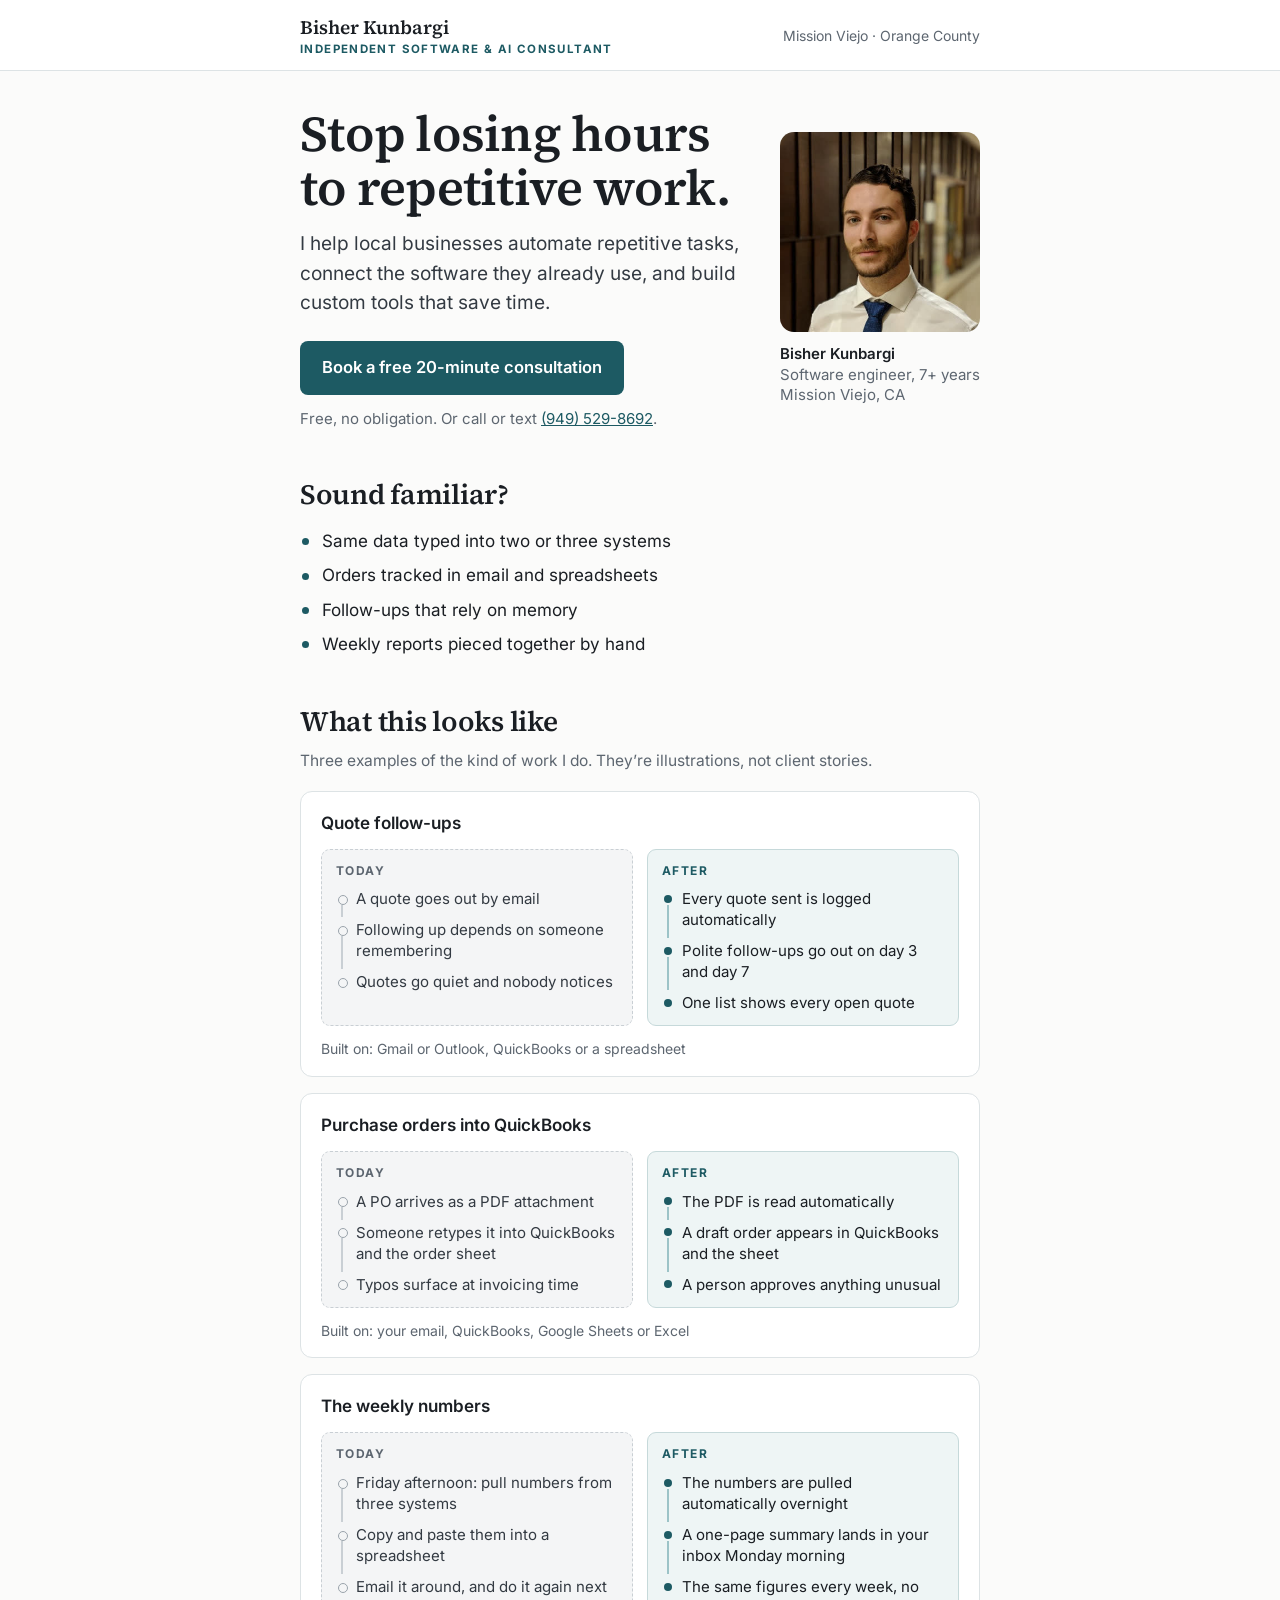
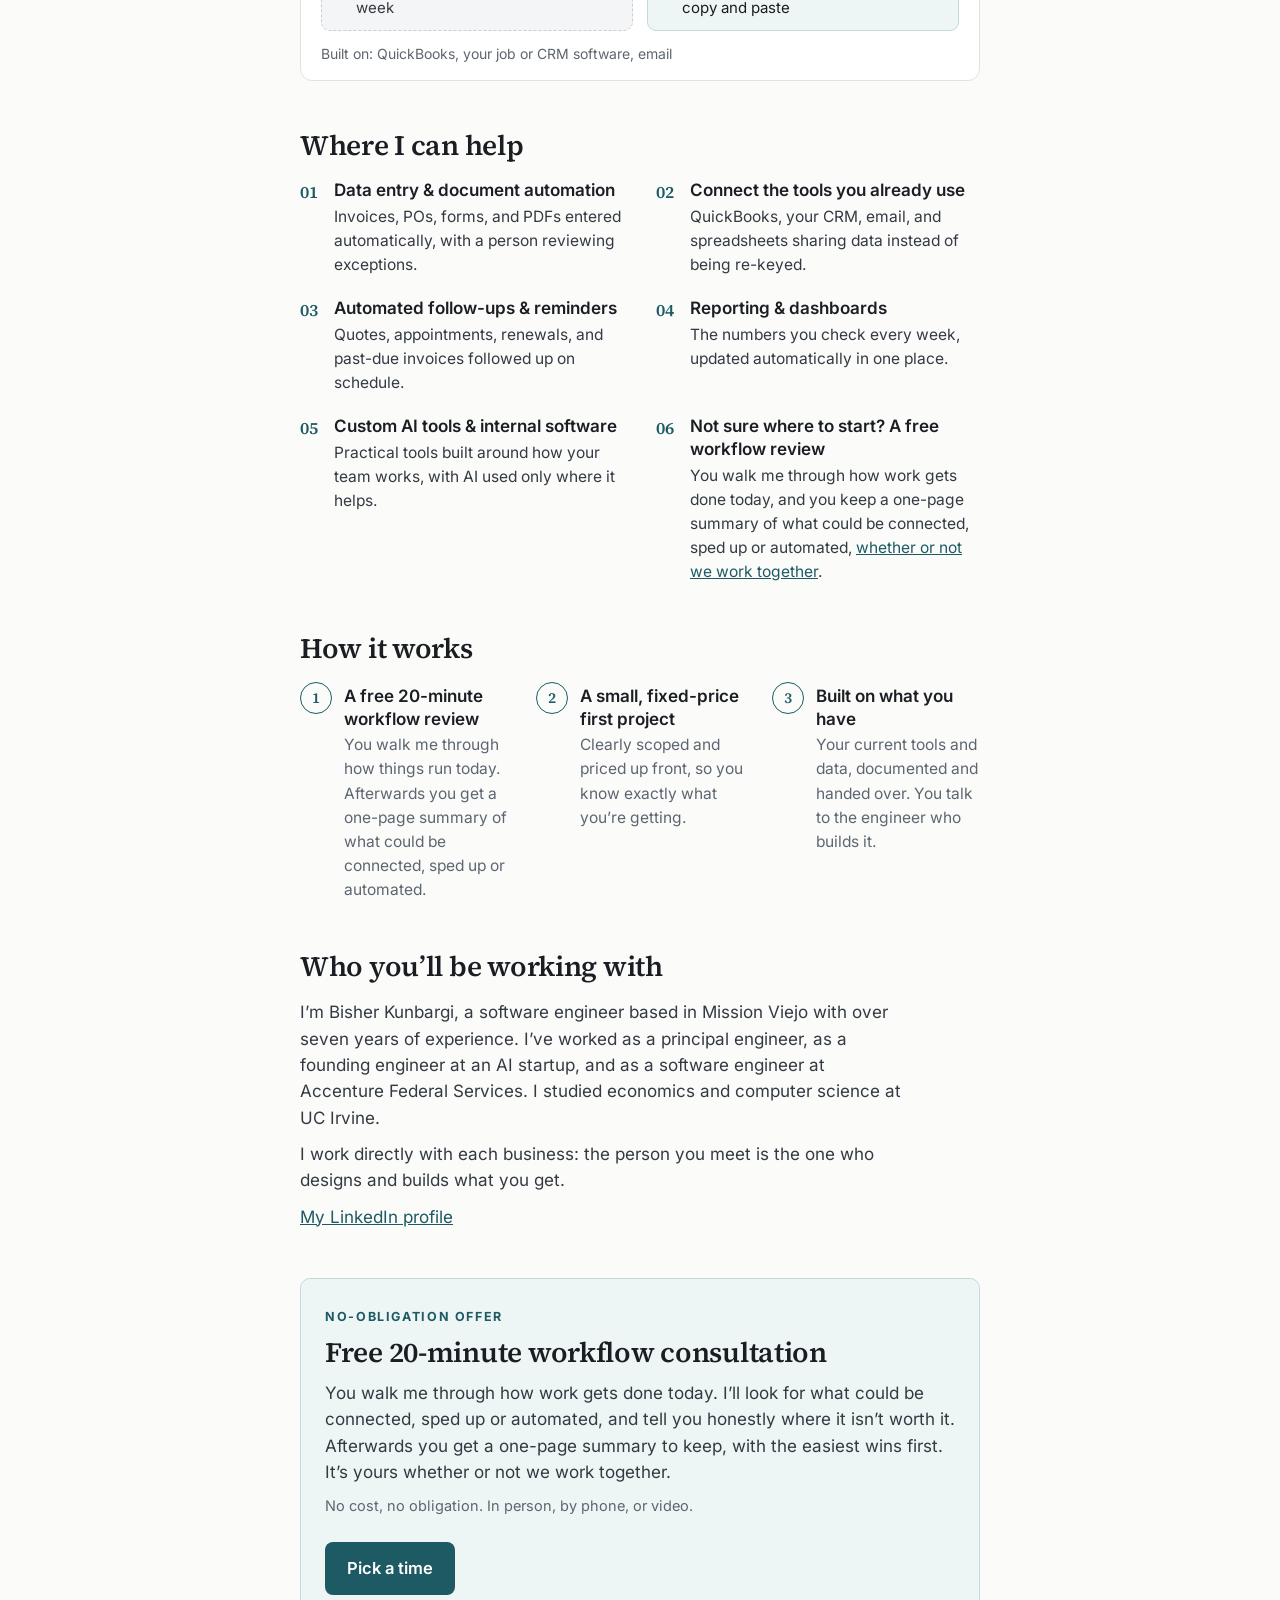
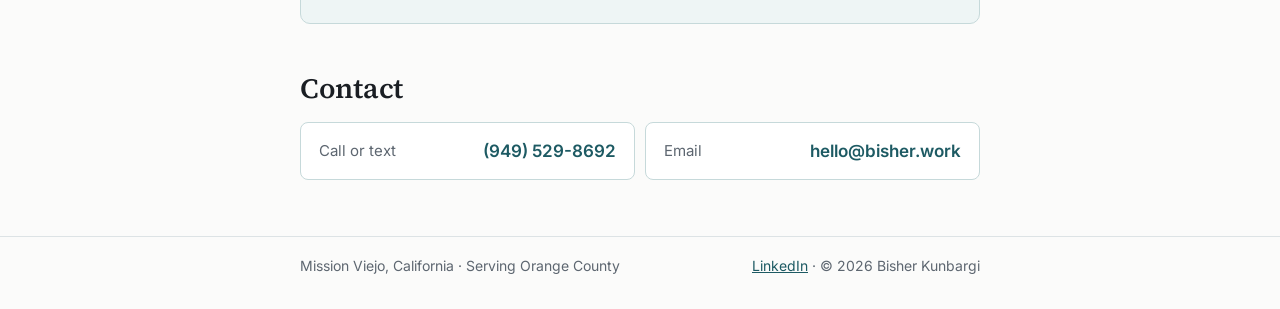
==== commit b6b772ff: "Examples: drop the business-type lines Co-Authored-By: Claude Opus 5.5 <noreply@anthropic.com>" ====
--- a/index.html
+++ b/index.html
@@ -73,7 +73,6 @@
     <div class="examples">
       <article class="ex">
         <h3>Quote follow-ups</h3>
-        <p class="for">Contractors, glass and sign shops, fabricators</p>
         <div class="lanes">
           <div class="lane today"><div class="lane-label">Today</div><ol>
             <li>A quote goes out by email</li>
@@ -88,7 +87,6 @@
       </article>
       <article class="ex">
         <h3>Purchase orders into QuickBooks</h3>
-        <p class="for">Manufacturers, labs, distributors</p>
         <div class="lanes">
           <div class="lane today"><div class="lane-label">Today</div><ol>
             <li>A PO arrives as a PDF attachment</li>
@@ -103,7 +101,6 @@
       </article>
       <article class="ex">
         <h3>The weekly numbers</h3>
-        <p class="for">Owners and office managers</p>
         <div class="lanes">
           <div class="lane today"><div class="lane-label">Today</div><ol>
             <li>Friday afternoon: pull numbers from three systems</li>
